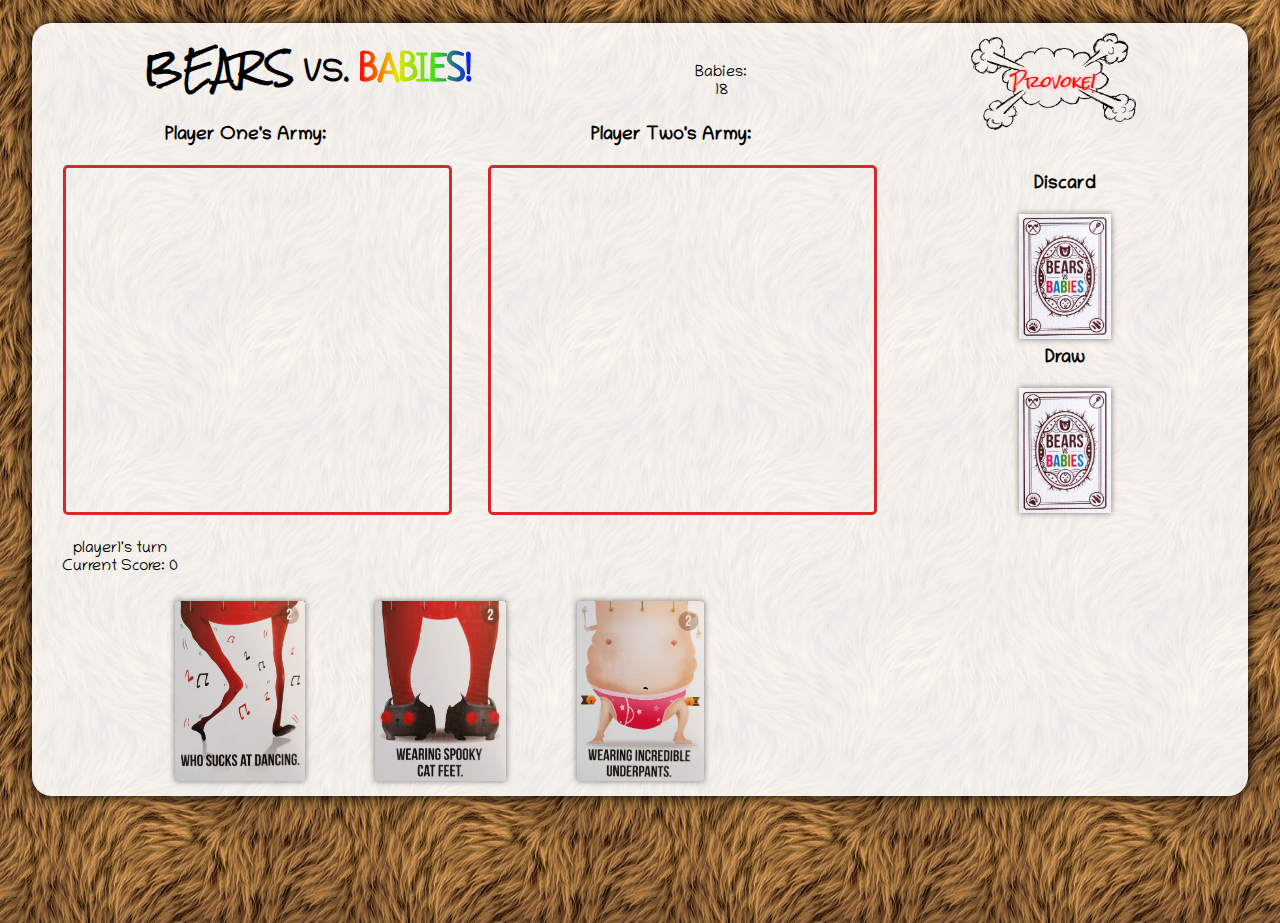
==== index.html @ bb50717f "updated deck set up functions outside of main into seperate js and Board class" ====
<!DOCTYPE html>
<html>

<head>
  <link rel="stylesheet" href="assets/css/style.css">
  <script src="https://ajax.googleapis.com/ajax/libs/jquery/3.4.1/jquery.min.js"></script>
  <link href="https://fonts.googleapis.com/css?family=Chilanka&display=swap" rel="stylesheet">
  <link href="https://fonts.googleapis.com/css?family=Neucha|Rock+Salt&display=swap" rel="stylesheet">
  <script src="assets/js/setup_deck.js"></script>
  <script src="assets/js/Card.js"></script>
  <script src="assets/js/Deck.js"></script>
  <script src="assets/js/Monster.js"></script>
  <script src="assets/js/Player.js"></script>
  <script src="assets/js/Board.js"></script>
  <script src="assets/js/main.js"></script>
</head>

<body>
<div class="modalShadow modal hidden">
  <div class="modalBody">
    <div class="modalContent">
      <div class="col">
        <p id="winner"></p>
        <button type="modalButton" class="modalClose">PLAY AGAIN</button>
      </div>
    </div>
  </div>
</div>
  <h1 id="indicator" class='indicator hidden'></h1>
  <h1 id="errorIndicator" class='errorIndicator hidden'></h1>
  <div class="container">
    <div class="row top">
      <h1 class="title">
        <span class="bears-heading">BEARS</span> VS. <span class="babies-heading">BABIES!</span>
      </h1>
      <div class="col">
        <div class="baby-count-title">Babies:</div>
        <div id="babyCount" class="baby-count"> 0</div>
      </div>
      <button id="provoke" class="provoke">Provoke!</button>
    </div>
    <div class="row player-titles">
        <h3>Player One's Army: </h3>
        <h3>Player Two's Army: </h3>
    </div>
    <div class="row center-board">
      <div class="col player-1">
        <div class="player1">
        </div>
      </div>
      <div class="col player-2">
        <div class="player2"></div>
      </div>
      <div class="col draw-cards">
        <h3>Discard</h3>
        <div class="card" id='discardPile'></div>
        <h3>Draw</h3>
        <div class="card" id="drawPile"></div>
      </div>
    </div>
    <div class="row current-player">
      <div class="col">
        <div id="currentPlayer"></div>
        <div id="currentPlayerScore">Current Score:</div>
      </div>

    </div>
    <div class="players-hand" id="playerHand"></div>
  </div>
</body>

</html>
---- assets/css/style.css ----
body{
  margin: 0;
  color:black;
  background-color:white;
  height:100vh;
  width:100%;
  font-family: 'Chilanka', cursive;
  background-image: url('../images/fur.jpg');
  background-position: center;
  background-repeat: repeat;
}
*{
  box-sizing: border-box;
}

.modalShadow {
  z-index: 9999;
  background-color: rgba(0,0,0,.4);
  height: 100vh;
  width: 100vw;
  position: fixed;
  left: 0px;
  top: 0px;
}

.modalBody {
  background-color: white;
  background-image: url("../images/modalbody.png");
  background-repeat: no-repeat;
  background-size: cover;
  background-position: bottom;
  height: 50vh;
  width: 50vw;
  position: fixed;
  left: 50%;
  top: 50%;
  transform: translate(-50%, -50%);
  border-radius: 10px;
}

.modalContent {
  display:flex;
  flex-direction: column;
  height:100%;
  justify-content: space-between;
  align-content:center;
  font-size: 50px;
  text-align: center;


}

.modalClose {
  background-color: white;
  border: 2px solid transparent;
  border-image: linear-gradient(to bottom right, #b827fc 0%, #2c90fc 25%, #b8fd33 50%, #fec837 75%, #fd1892 100%);
  border-image-slice: 1;
  font-size: 15px;
  height: 50px;
  margin: auto;
 margin-top: 140px;
}

.modal.hidden{
  display: none;
}

h1{
  margin-top:-5px;
}
h3{
  margin-block-start:.5em;
}

.bears-heading{
  font-family: 'Rock Salt', cursive;
}
.babies-heading{
  font-size:2.5rem;
  background: linear-gradient(to right, rgb(255, 0, 0), rgb(231, 227, 3), rgb(67, 221, 20), rgb(0, 17, 255));
  -webkit-background-clip: text;
  -webkit-text-fill-color: transparent;
  font-family: 'Neucha', cursive;
}
.container{
  position: relative;
  margin: auto;
  border-radius:20px;
  margin-top:2.5vh;
  text-align: center;
  padding-bottom:15px;
  width:95%;
  display:flex;
  flex-direction: column;
  align-content: center;
  justify-content: center;
  background-color: rgba(255, 255, 255, .9);
  box-shadow: 0 0 15px black;
}
.row{
  display:flex;
  flex-direction: row;
  justify-content: center;
  width:100%;
}
.col{
  display:flex;
  flex-direction: column;
  align-content: center;
  justify-content: center;
}
.top{
  justify-content: space-around;
  align-items: center;
}
.provoke{
  text-shadow: 0 0 3px rgba(255,0,0,.5);
  background-image: url(../images/provoke-bg.png);
  background-size: contain;
  background-position: center;
  background-repeat: no-repeat;
  font-family: 'Rock Salt', cursive;
  padding: 40px 40px;
  font-size: 1rem;
  border:0;
  color:red;
  background-color:transparent;
  transition: .3s;
}
.provoke:hover{
  transition:.3s;
  text-shadow: 0 0 4px rgba(255,0,0,.9);
  cursor: pointer;
}
.provoke:focus{
  outline-style: none;
}
.center-board{
  justify-content: space-evenly;
}
.player-titles{
  margin-top:-25px;
  width:70%;
  justify-content: space-around;
}

.player-1, .player-2{
  width:32%;
  align-self:flex-start;
  justify-content: flex-start;
  margin-right:5px;
  border: 3px solid #D62929;
  border-radius:5px;
  height: 350px;
  overflow-y: scroll;
}
.player-1::-webkit-scrollbar,
.player-2::-webkit-scrollbar{
width: 6px;
	background-color: #F5F5F5;
}
.player-1::-webkit-scrollbar-track,
.player-2::-webkit-scrollbar-track{
	-webkit-box-shadow: inset 0 0 6px rgba(0,0,0,0.3);
	background-color: #F5F5F5;
}


.player-1::-webkit-scrollbar-thumb,
.player-2::-webkit-scrollbar-thumb
{
	-webkit-box-shadow: inset 0 0 6px rgba(0,0,0,.3);
	background-color: #D62929;
}

.player1, .player2{
  height:100%;
  width:100%;
}
.draw-cards{
  align-self:flex-start;
  width:25%;
}
.current-player{
  justify-content:flex-start;
  margin-top:25px;
  margin-left:30px;
  margin-bottom:25px;
}
.players-hand{
  width:100%;
  display:flex;
  justify-content: center;
}
.players-hand>.card{
  height:180px;
  width:200px;
}
.card{
  -webkit-filter: drop-shadow( 0px .5px 3px rgba(0,0,0,.5) );
  height:125px;
  background-image: url("../images/backimage.png");
  background-repeat: no-repeat;
  background-position: center;
  background-size:contain;
}
.card:hover{
  cursor: pointer;
}
.monster-container{
  position:relative;
  width:100%;
  height:300px;
}
.monster-score,
.monster-head,
.monster-body,
.monster-legs,
.monster-right-arm,
.monster-left-arm{
  position:absolute;
  background-size:contain;
  background-position: center;
  background-repeat: no-repeat;
}
.monster-score{
  left:2%;
  top:5%;
}
.monster-head{
  top:0;
  left:50%;
  transform: translate(-50%);
  width:25%;
  height:33%;
}
.monster-body{
  top:34%;
  transform: translate(-50%);
  left:50%;
  width:25%;
  height:33%;
}
.monster-legs{
  top:66%;
  left:50%;
  transform: translate(-50%);
  width:25%;
  height:33%;
}
.monster-left-arm{
  left:0;
  top:34%;
  width:37.5%;
  height:25%;
}
.monster-right-arm{
  right:0;
  top: 34%;
  width:37.5%;
  height:25%;
}

.indicator{
  font-size: 3rem;
  z-index: 999;
  position:absolute;
  top:80%;
  left:50%;
  transform: translate(-50%);
  background: linear-gradient(to right, rgb(255, 0, 0), rgb(231, 227, 3), rgb(67, 221, 20), rgb(0, 17, 255));
  -webkit-background-clip: text;
  -webkit-text-fill-color: transparent;
}
.indicator.hidden{
  top: 0;
  opacity: 0;
  transition: 1s ease-in;
}
.errorIndicator{
  text-shadow: 0 0 4px rgba(0,0,0,.5);
  position: absolute;
  left:50%;
  transform: translate(-50%);
  z-index: 999;
  top:10%;
  color:black;
  size:4rem;
}
.errorIndicator.hidden{
  opacity:0;
  top:100%;
  transition: 1s ease-in;
}
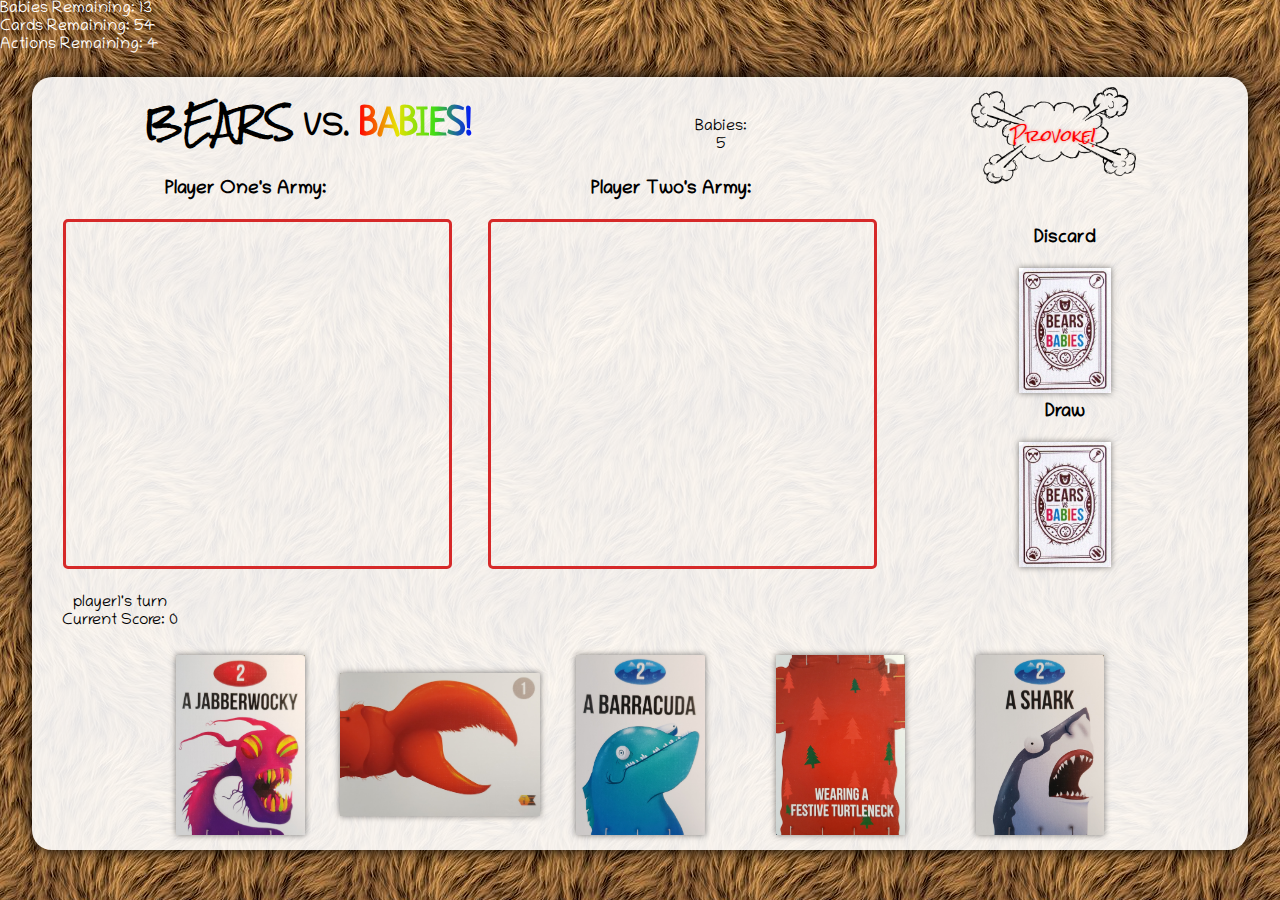
==== commit 153091a1: "random game elements update onto the screen. Babies, cards, actions remaining" ====
--- a/index.html
+++ b/index.html
@@ -16,6 +16,9 @@
 </head>
 
 <body>
+  <div id="babiesRemaining" style="color: white">babies remaining</div>
+  <div id="cardsRemaining" style="color: white">cards remaining</div>
+  <div id="actionsRemaining" style="color: white">actions remaining</div>
 <div class="modalShadow modal hidden">
   <div class="modalBody">
     <div class="modalContent">
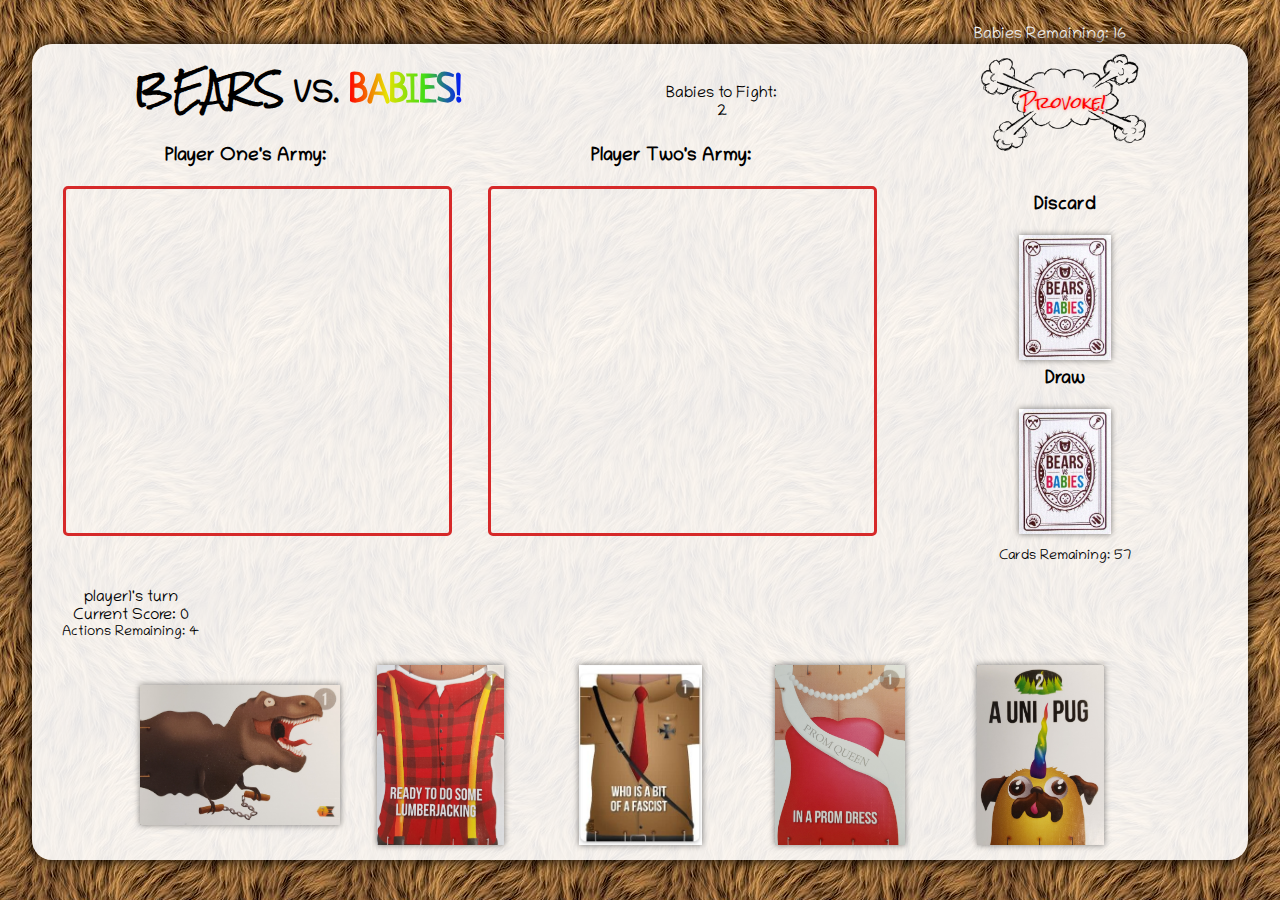
==== commit 5f510978: "minor styling changes done to the remaining numbers" ====
--- a/index.html
+++ b/index.html
@@ -16,9 +16,6 @@
 </head>
 
 <body>
-  <div id="babiesRemaining" style="color: white">babies remaining</div>
-  <div id="cardsRemaining" style="color: white">cards remaining</div>
-  <div id="actionsRemaining" style="color: white">actions remaining</div>
 <div class="modalShadow modal hidden">
   <div class="modalBody">
     <div class="modalContent">
@@ -31,13 +28,14 @@
 </div>
   <h1 id="indicator" class='indicator hidden'></h1>
   <h1 id="errorIndicator" class='errorIndicator hidden'></h1>
+  <div id="babiesRemaining" class="babiesRemaining">Babies remaining</div>
   <div class="container">
     <div class="row top">
       <h1 class="title">
         <span class="bears-heading">BEARS</span> VS. <span class="babies-heading">BABIES!</span>
       </h1>
       <div class="col">
-        <div class="baby-count-title">Babies:</div>
+        <div class="baby-count-title">Babies to Fight:</div>
         <div id="babyCount" class="baby-count"> 0</div>
       </div>
       <button id="provoke" class="provoke">Provoke!</button>
@@ -59,12 +57,14 @@
         <div class="card" id='discardPile'></div>
         <h3>Draw</h3>
         <div class="card" id="drawPile"></div>
+        <div id="cardsRemaining" class="cardsRemaining">Cards Remaining</div>
       </div>
     </div>
     <div class="row current-player">
       <div class="col">
         <div id="currentPlayer"></div>
         <div id="currentPlayerScore">Current Score:</div>
+        <div id="actionsRemaining" class="actionsRemaining">actions remaining</div>
       </div>
 
     </div>
--- a/assets/css/style.css
+++ b/assets/css/style.css
@@ -135,6 +135,23 @@
 .provoke:focus{
   outline-style: none;
 }
+
+.babiesRemaining{
+  float: right;
+  color: white;
+  margin-right: 12%;
+  margin-top: 2%;
+}
+
+.actionsRemaining{
+font-size: 14px;
+}
+
+.cardsRemaining{
+  font-size: 14px;
+  margin-top: 5%;
+}
+
 .center-board{
   justify-content: space-evenly;
 }
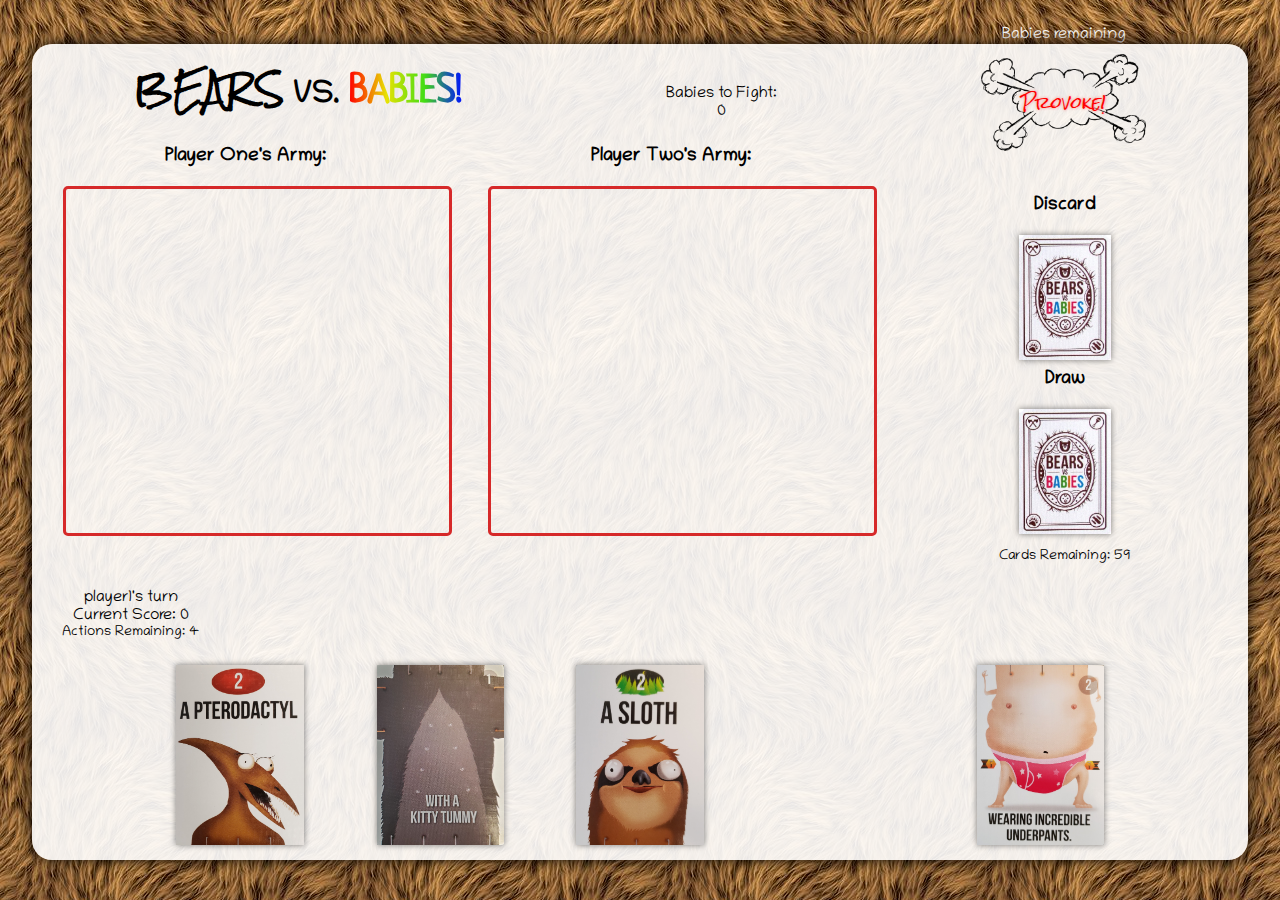
==== commit dbac1618: "added baby gif to provoke" ====
--- a/index.html
+++ b/index.html
@@ -36,8 +36,9 @@
       </h1>
       <div class="col">
         <div class="baby-count-title">Babies to Fight:</div>
-        <div id="babyCount" class="baby-count"> 0</div>
+        <div id="babyCount" class="baby-count">0</div>
       </div>
+      <span class="babyGif baby hidden"></span>
       <button id="provoke" class="provoke">Provoke!</button>
     </div>
     <div class="row player-titles">
--- a/assets/css/style.css
+++ b/assets/css/style.css
@@ -12,7 +12,6 @@
 *{
   box-sizing: border-box;
 }
-
 .modalShadow {
   z-index: 9999;
   background-color: rgba(0,0,0,.4);
@@ -22,7 +21,6 @@
   left: 0px;
   top: 0px;
 }
-
 .modalBody {
   background-color: white;
   background-image: url("../images/modalbody.png");
@@ -37,7 +35,6 @@
   transform: translate(-50%, -50%);
   border-radius: 10px;
 }
-
 .modalContent {
   display:flex;
   flex-direction: column;
@@ -46,10 +43,7 @@
   align-content:center;
   font-size: 50px;
   text-align: center;
-
-
-}
-
+}
 .modalClose {
   background-color: white;
   border: 2px solid transparent;
@@ -60,18 +54,15 @@
   margin: auto;
  margin-top: 140px;
 }
-
 .modal.hidden{
   display: none;
 }
-
 h1{
   margin-top:-5px;
 }
 h3{
   margin-block-start:.5em;
 }
-
 .bears-heading{
   font-family: 'Rock Salt', cursive;
 }
@@ -135,23 +126,31 @@
 .provoke:focus{
   outline-style: none;
 }
-
+.babyGif {
+  background-image: url('../images/provokegif.gif');
+  background-size:contain;
+  background-repeat: no-repeat;
+  position: absolute;
+  right: 18%;
+  height: 20%;
+  width: 20%;
+}
+.baby.hidden{
+  display: none;
+}
 .babiesRemaining{
   float: right;
   color: white;
   margin-right: 12%;
   margin-top: 2%;
 }
-
 .actionsRemaining{
 font-size: 14px;
 }
-
 .cardsRemaining{
   font-size: 14px;
   margin-top: 5%;
 }
-
 .center-board{
   justify-content: space-evenly;
 }
@@ -160,7 +159,6 @@
   width:70%;
   justify-content: space-around;
 }
-
 .player-1, .player-2{
   width:32%;
   align-self:flex-start;
@@ -182,9 +180,9 @@
 	background-color: #F5F5F5;
 }
 
-
 .player-1::-webkit-scrollbar-thumb,
 .player-2::-webkit-scrollbar-thumb
+
 {
 	-webkit-box-shadow: inset 0 0 6px rgba(0,0,0,.3);
 	background-color: #D62929;
@@ -277,7 +275,6 @@
   width:37.5%;
   height:25%;
 }
-
 .indicator{
   font-size: 3rem;
   z-index: 999;
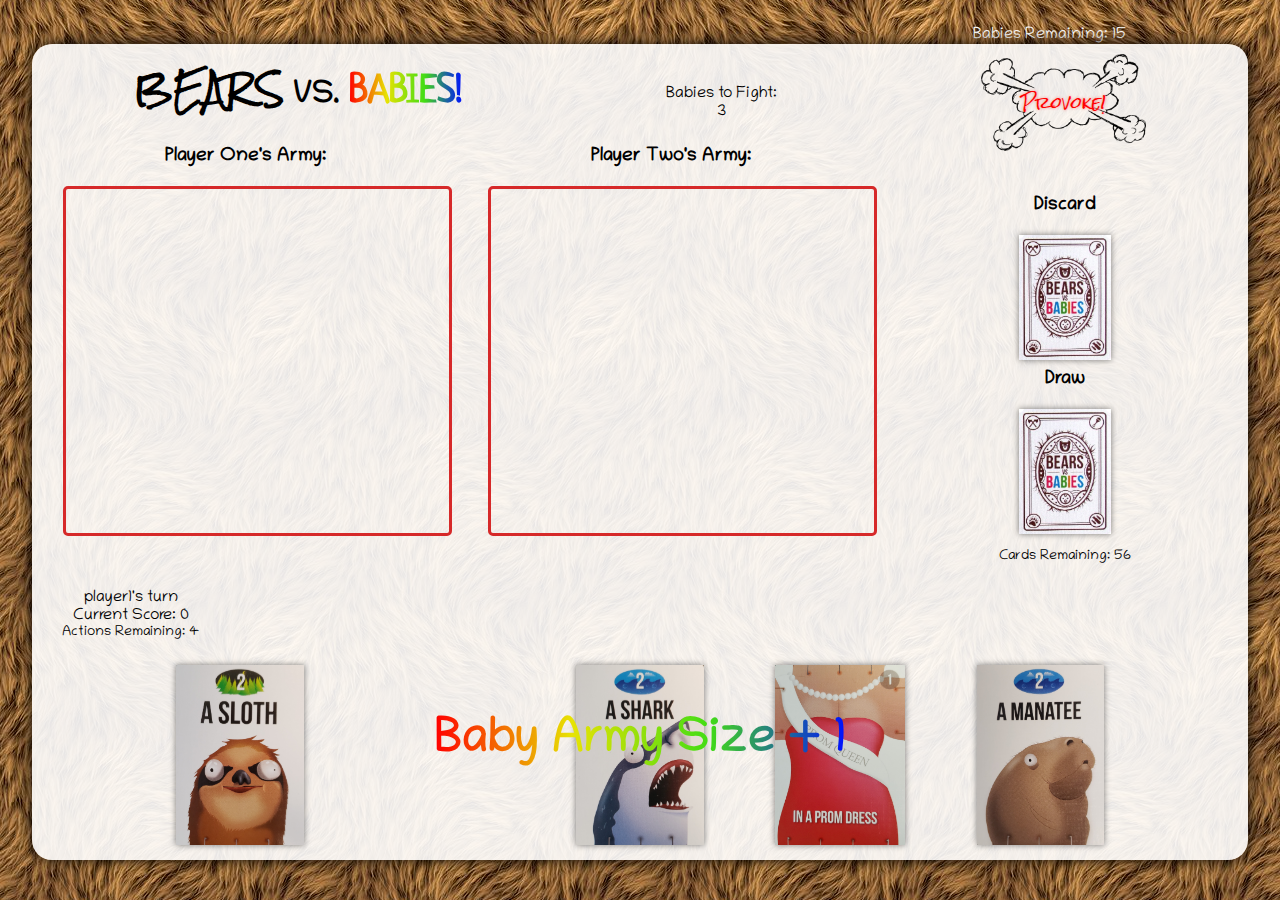
==== commit 69ce7952: "added 45deg outcomes" ====
--- a/index.html
+++ b/index.html
@@ -47,10 +47,12 @@
     </div>
     <div class="row center-board">
       <div class="col player-1">
+        <div class="outcome"></div>
         <div class="player1">
         </div>
       </div>
       <div class="col player-2">
+        <div class="outcome"></div>
         <div class="player2"></div>
       </div>
       <div class="col draw-cards">
--- a/assets/css/style.css
+++ b/assets/css/style.css
@@ -160,6 +160,7 @@
   justify-content: space-around;
 }
 .player-1, .player-2{
+  position: relative;
   width:32%;
   align-self:flex-start;
   justify-content: flex-start;
@@ -187,7 +188,24 @@
 	-webkit-box-shadow: inset 0 0 6px rgba(0,0,0,.3);
 	background-color: #D62929;
 }
-
+.outcome{
+  position: absolute;
+  left:50%;
+  top:50%;
+  font-size:3rem;
+  transform: translate(-50%, -50%) rotateZ(45deg);
+}
+.victory{
+  font-size:5rem;
+  font-family: 'Neucha', cursive;
+  background: linear-gradient(to right, rgb(255, 0, 0), rgb(231, 227, 3), rgb(67, 221, 20), rgb(0, 17, 255));
+  -webkit-background-clip: text;
+  -webkit-text-fill-color: transparent;
+}
+.defeat{
+  font-family: 'Rock Salt', cursive;
+  color:red;
+}
 .player1, .player2{
   height:100%;
   width:100%;
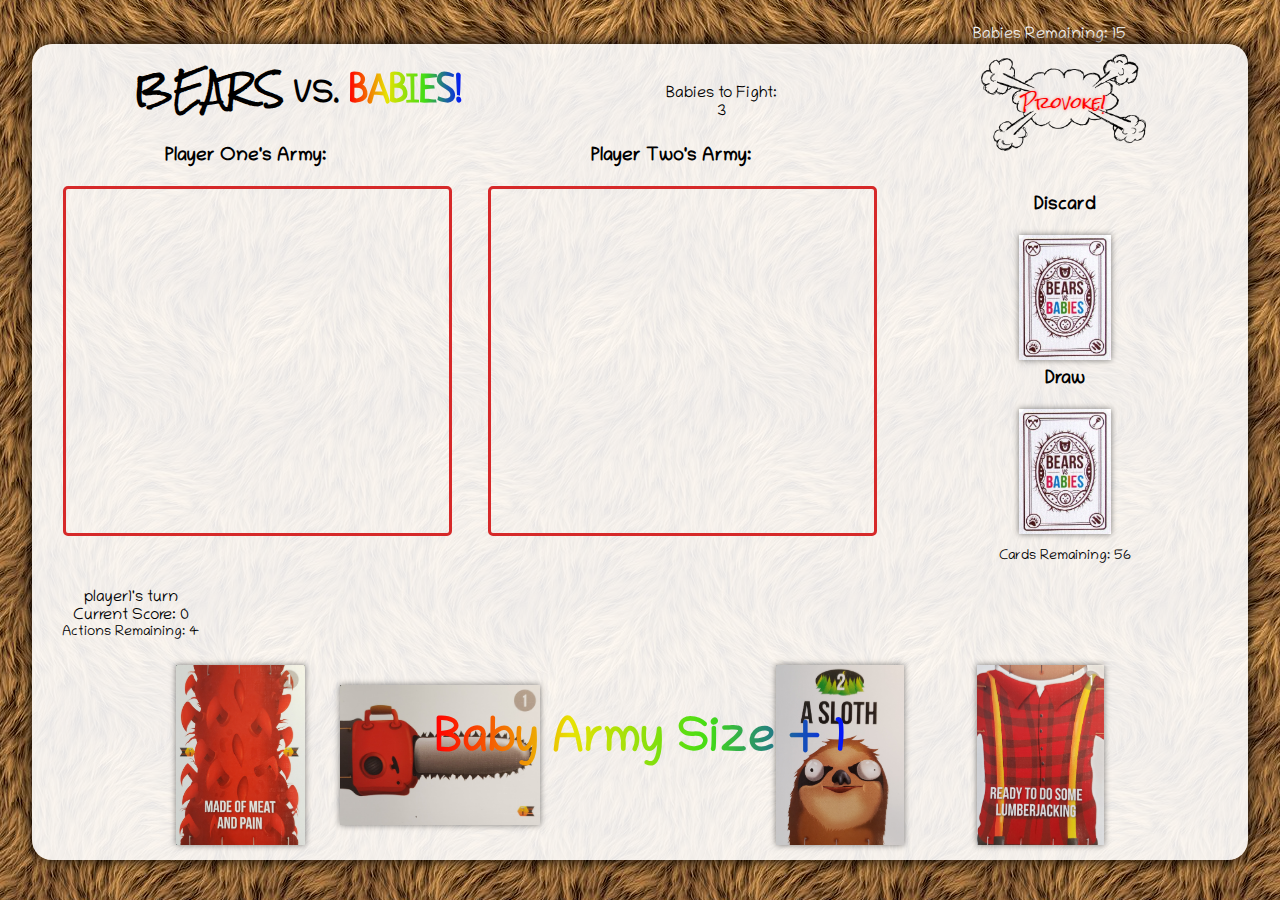
==== commit 511e276d: "color player indicator on who's turn" ====
--- a/index.html
+++ b/index.html
@@ -67,7 +67,7 @@
       <div class="col">
         <div id="currentPlayer"></div>
         <div id="currentPlayerScore">Current Score:</div>
-        <div id="actionsRemaining" class="actionsRemaining">actions remaining</div>
+        <div id="actionsRemaining" class="actionsRemaining"></div>
       </div>
 
     </div>
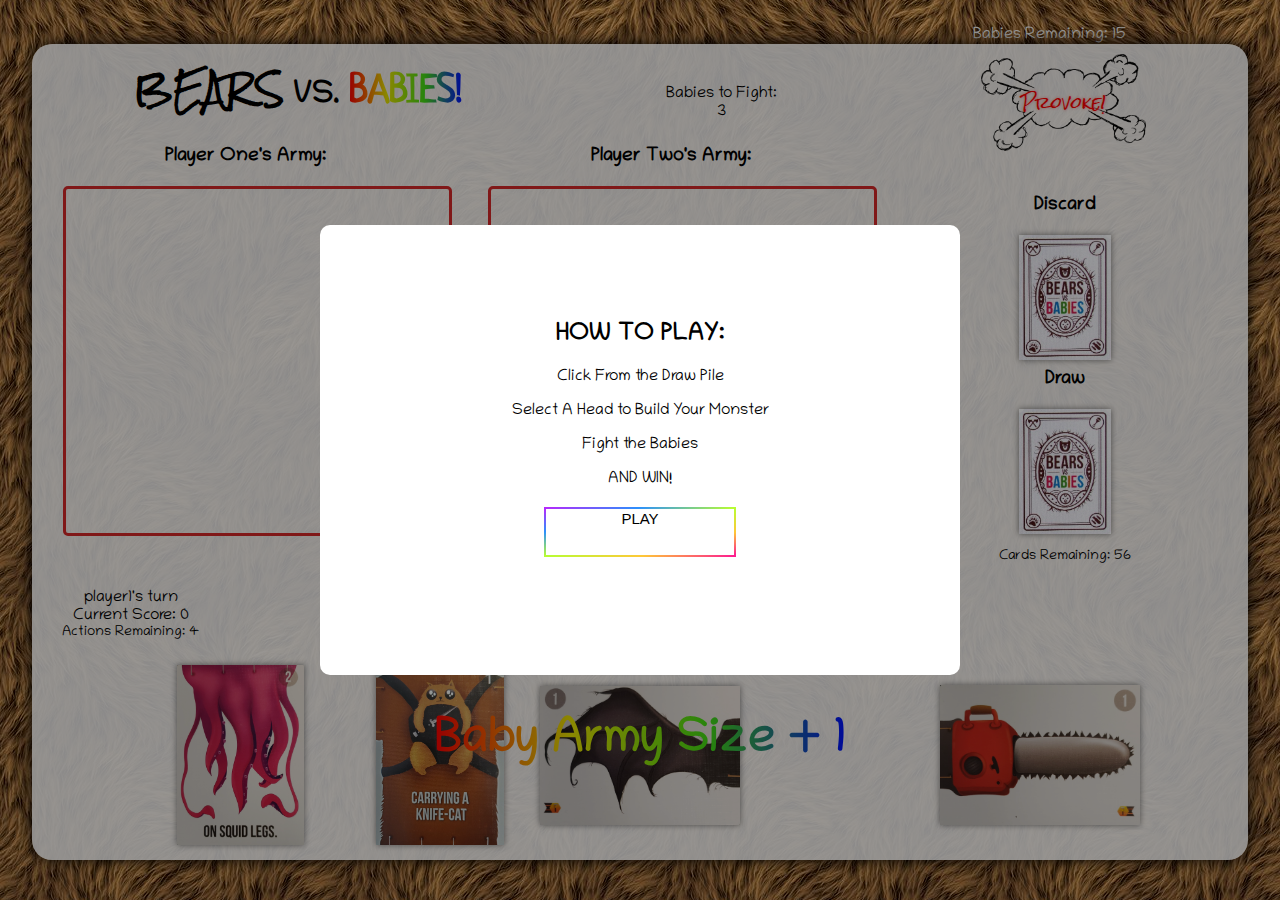
==== commit 61129156: "added start modal prior to game beginning" ====
--- a/index.html
+++ b/index.html
@@ -16,6 +16,17 @@
 </head>
 
 <body>
+<div class="modalStart start hidden">
+  <div class="modalStartBody">
+    <div class="modalStartContent">
+      <h2>HOW TO PLAY:</h2>
+        <p>Click From the Draw Pile</p>
+        <p>Select A Head to Build Your Monster</p>
+        <p>Fight the Babies</p>
+        <p>AND WIN!</p>
+      </div>
+    </div>
+  </div>
 <div class="modalShadow modal hidden">
   <div class="modalBody">
     <div class="modalContent">
--- a/assets/css/style.css
+++ b/assets/css/style.css
@@ -11,6 +11,45 @@
 }
 *{
   box-sizing: border-box;
+}
+.modalStart{
+  z-index: 9999;
+  background-color: rgba(0,0,0,.4);
+  height: 100vh;
+  width: 100vw;
+  position: fixed;
+  left: 0px;
+  top: 0px;
+}
+.modalStartBody{
+  background-color: white;
+  height: 50vh;
+  width: 50vw;
+  position: fixed;
+  left: 50%;
+  top: 50%;
+  transform: translate(-50%, -50%);
+  border-radius: 10px;
+}
+.modalStartContent{
+  text-align: center;
+  margin-top: 15%;
+}
+.startButton{
+  background-color: white;
+  border: 2px solid transparent;
+  border-image: linear-gradient(to bottom right, #b827fc 0%, #2c90fc 25%, #b8fd33 50%, #fec837 75%, #fd1892 100%);
+  border-image-slice: 1;
+  font-size: 15px;
+  height: 50px;
+  width: 30%;
+  justify-content: center;
+  margin: auto;
+  margin-top: 3%;
+  display: flex;
+}
+.start.hidden{
+  display: none;
 }
 .modalShadow {
   z-index: 9999;
@@ -52,7 +91,7 @@
   font-size: 15px;
   height: 50px;
   margin: auto;
- margin-top: 140px;
+  margin-top: 140px;
 }
 .modal.hidden{
   display: none;
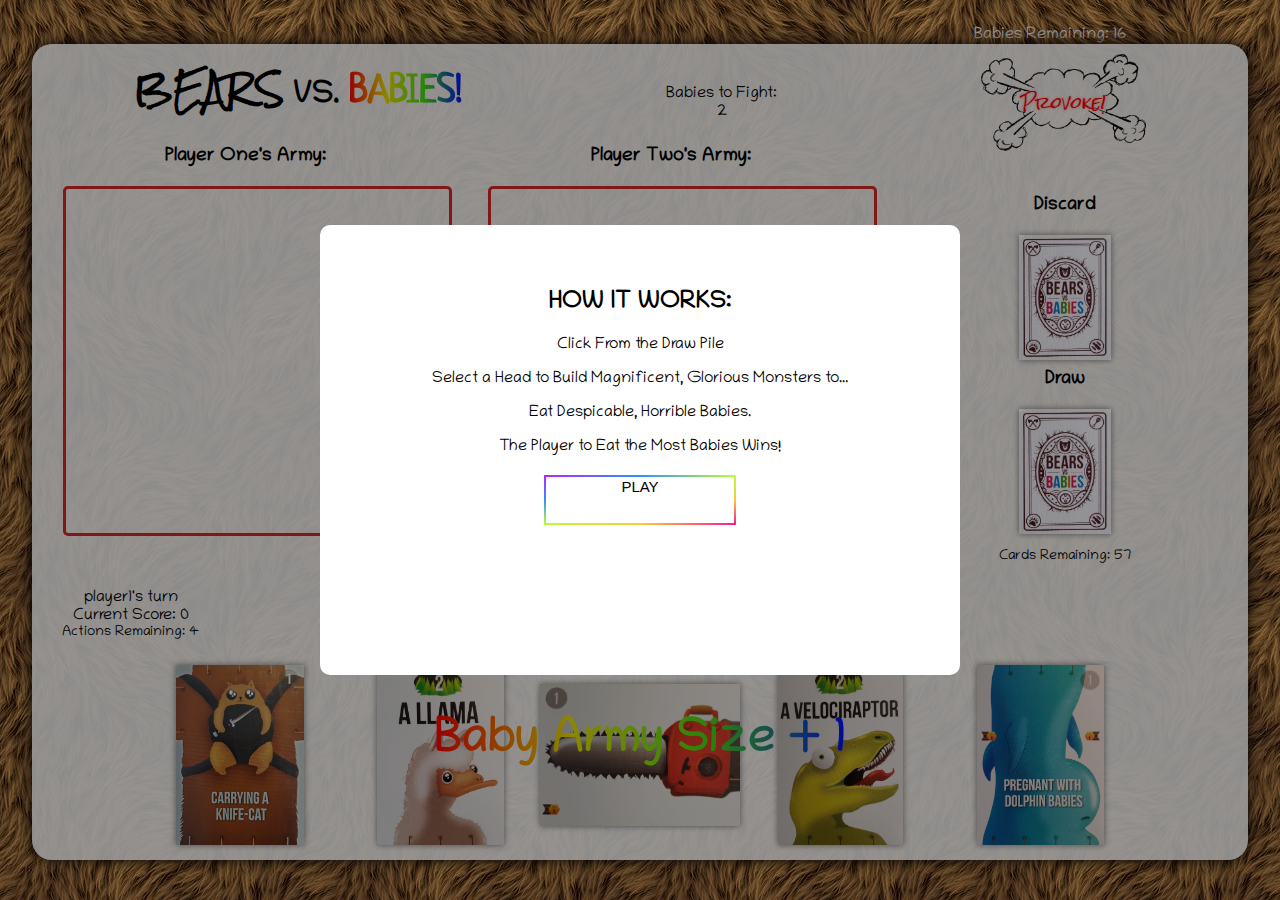
==== commit d2af0a25: "minor revisions to final dev_v2" ====
--- a/index.html
+++ b/index.html
@@ -16,27 +16,27 @@
 </head>
 
 <body>
-<div class="modalStart start hidden">
-  <div class="modalStartBody">
-    <div class="modalStartContent">
-      <h2>HOW TO PLAY:</h2>
+  <div class="modalStart start hidden">
+    <div class="modalStartBody">
+      <div class="modalStartContent">
+        <h2>HOW IT WORKS:</h2>
         <p>Click From the Draw Pile</p>
-        <p>Select A Head to Build Your Monster</p>
-        <p>Fight the Babies</p>
-        <p>AND WIN!</p>
+        <p>Select a Head to Build Magnificent, Glorious Monsters to…</p>
+        <p>Eat Despicable, Horrible Babies.</p>
+        <p>The Player to Eat the Most Babies Wins!</p>
       </div>
     </div>
   </div>
-<div class="modalShadow modal hidden">
-  <div class="modalBody">
-    <div class="modalContent">
-      <div class="col">
-        <p id="winner"></p>
-        <button type="modalButton" class="modalClose">PLAY AGAIN</button>
+  <div class="modalShadow modal hidden">
+    <div class="modalBody">
+      <div class="modalContent">
+        <div class="col">
+          <p id="winner"></p>
+          <button type="modalButton" class="modalClose">PLAY AGAIN</button>
+        </div>
       </div>
     </div>
   </div>
-</div>
   <h1 id="indicator" class='indicator hidden'></h1>
   <h1 id="errorIndicator" class='errorIndicator hidden'></h1>
   <div id="babiesRemaining" class="babiesRemaining">Babies remaining</div>
@@ -53,8 +53,8 @@
       <button id="provoke" class="provoke">Provoke!</button>
     </div>
     <div class="row player-titles">
-        <h3>Player One's Army: </h3>
-        <h3>Player Two's Army: </h3>
+      <h3>Player One's Army: </h3>
+      <h3>Player Two's Army: </h3>
     </div>
     <div class="row center-board">
       <div class="col player-1">
--- a/assets/css/style.css
+++ b/assets/css/style.css
@@ -33,7 +33,7 @@
 }
 .modalStartContent{
   text-align: center;
-  margin-top: 15%;
+  margin-top: 10%;
 }
 .startButton{
   background-color: white;
